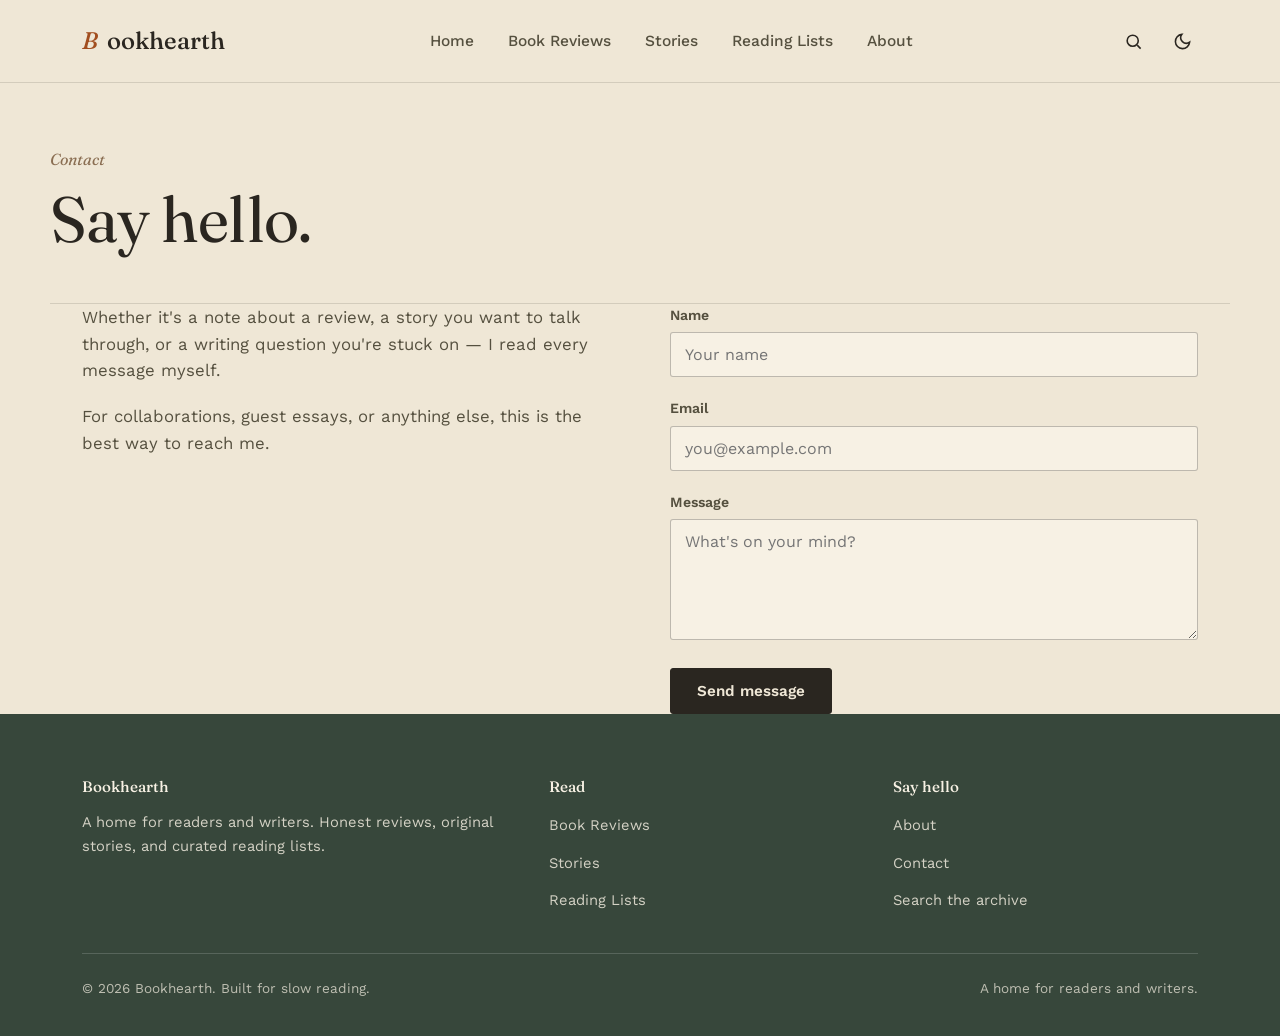
==== contact.html @ 3ef9eec4 "Add files via upload" ====
<!DOCTYPE html>
<html lang="en">
<head>
<meta charset="UTF-8">
<meta name="viewport" content="width=device-width, initial-scale=1.0">
<title>Contact — Bookhearth</title>
<meta name="description" content="Get in touch with Bookhearth.">
<link rel="stylesheet" href="styles.css">
</head>
<body>

<div id="site-header"></div>

<main>
  <section class="page-head wrap">
    <p class="eyebrow">Contact</p>
    <h1>Say hello.</h1>
  </section>

  <section class="wrap">
    <div class="contact-grid">
      <div class="prose">
        <p>Whether it's a note about a review, a story you want to talk through, or a writing question you're stuck on — I read every message myself.</p>
        <p>For collaborations, guest essays, or anything else, this is the best way to reach me.</p>
      </div>

      <form id="contact-form">
        <div class="field-row">
          <label for="name">Name</label>
          <input id="name" type="text" placeholder="Your name" required>
        </div>
        <div class="field-row">
          <label for="email">Email</label>
          <input id="email" type="email" placeholder="you@example.com" required>
        </div>
        <div class="field-row">
          <label for="message">Message</label>
          <textarea id="message" rows="5" placeholder="What's on your mind?" required></textarea>
        </div>
        <button type="submit" class="btn">Send message</button>
        <p id="contact-note" style="display:none; margin-top: 14px; font-size: 0.9rem; color: var(--brown);"></p>
      </form>
    </div>
  </section>
</main>

<div id="site-footer"></div>

<script src="loader.js"></script>
<script src="script.js"></script>
</body>
</html>
---- styles.css ----
/* ============================================================
   BOOKHEARTH — Design System
   A home for readers and writers.
   ============================================================ */

@import url('https://fonts.googleapis.com/css2?family=Fraunces:ital,opsz,wght@0,9..144,300..700;1,9..144,400..500&family=Work+Sans:wght@400;500;600&display=swap');

:root {
  /* Color */
  --paper: #EFE7D6;
  --paper-raised: #F7F1E4;
  --ink: #2A2620;
  --ink-soft: #55503f;
  --forest: #37473B;
  --forest-deep: #263229;
  --brown: #8A6E52;
  --gold: #AD8A44;
  --rust: #A24E1F;
  --line: rgba(42, 38, 32, 0.14);
  --line-strong: rgba(42, 38, 32, 0.28);

  /* Type */
  --serif: 'Fraunces', 'Iowan Old Style', serif;
  --sans: 'Work Sans', 'Segoe UI', sans-serif;

  /* Layout */
  --maxw: 1180px;
  --measure: 680px;
  --radius: 3px;
  --speed: 220ms;
}

html.dark {
  --paper: #211E18;
  --paper-raised: #2A251E;
  --ink: #ECE3CE;
  --ink-soft: #C6BBA0;
  --forest: #7FA085;
  --forest-deep: #A9C4AC;
  --brown: #C4A17E;
  --gold: #DDBB6F;
  --rust: #E1875A;
  --line: rgba(236, 227, 206, 0.14);
  --line-strong: rgba(236, 227, 206, 0.26);
}

* { box-sizing: border-box; }
html { scroll-behavior: smooth; }

body {
  margin: 0;
  background: var(--paper);
  color: var(--ink);
  font-family: var(--sans);
  font-size: 17px;
  line-height: 1.6;
  -webkit-font-smoothing: antialiased;
  transition: background var(--speed) ease, color var(--speed) ease;
}

img { max-width: 100%; display: block; }

a { color: inherit; text-decoration: none; }

::selection { background: var(--gold); color: var(--forest-deep); }

@media (prefers-reduced-motion: reduce) {
  * { animation: none !important; transition: none !important; scroll-behavior: auto !important; }
}

:focus-visible {
  outline: 2px solid var(--rust);
  outline-offset: 3px;
}

/* ---------------- Type scale ---------------- */

h1, h2, h3, h4 {
  font-family: var(--serif);
  font-weight: 500;
  line-height: 1.12;
  margin: 0;
  color: var(--ink);
}

h1 { font-size: clamp(2.6rem, 5vw, 4.4rem); font-weight: 400; letter-spacing: -0.01em; }
h2 { font-size: clamp(1.9rem, 3vw, 2.6rem); }
h3 { font-size: 1.4rem; }
h4 { font-size: 1.1rem; }

p { margin: 0 0 1.1em; color: var(--ink-soft); }
p:last-child { margin-bottom: 0; }

.lede {
  font-size: 1.18rem;
  color: var(--ink-soft);
  max-width: 46ch;
}

.eyebrow {
  font-family: var(--serif);
  font-style: italic;
  font-size: 1rem;
  color: var(--brown);
  margin: 0 0 0.6em;
}

/* ---------------- Layout helpers ---------------- */

.wrap {
  max-width: var(--maxw);
  margin: 0 auto;
  padding: 0 32px;
}

.prose {
  max-width: var(--measure);
}
.prose p { font-size: 1.05rem; }

section { padding: 88px 0; }
section + section { border-top: 1px solid var(--line); }

.row-head {
  display: flex;
  justify-content: space-between;
  align-items: baseline;
  gap: 24px;
  margin-bottom: 40px;
}

.more-link {
  font-family: var(--sans);
  font-weight: 600;
  font-size: 0.95rem;
  color: var(--forest);
  white-space: nowrap;
  border-bottom: 1px solid var(--line-strong);
  padding-bottom: 2px;
  transition: border-color var(--speed), color var(--speed);
}
.more-link:hover { color: var(--rust); border-color: var(--rust); }

/* ---------------- Header / Nav ---------------- */

#site-header {
  position: sticky;
  top: 0;
  z-index: 50;
  background: var(--paper);
  border-bottom: 1px solid var(--line);
}

.header-inner {
  display: flex;
  align-items: center;
  justify-content: space-between;
  padding: 22px 32px;
  max-width: var(--maxw);
  margin: 0 auto;
}

.logo {
  font-family: var(--serif);
  font-size: 1.5rem;
  font-weight: 500;
  display: flex;
  align-items: baseline;
  gap: 9px;
}
.logo .mark { color: var(--rust); font-style: italic; }

nav.primary {
  display: flex;
  gap: 34px;
  align-items: center;
}
nav.primary a {
  font-size: 0.97rem;
  font-weight: 500;
  color: var(--ink-soft);
  position: relative;
  padding: 4px 0;
  transition: color var(--speed);
}
nav.primary a:hover, nav.primary a[aria-current="page"] { color: var(--ink); }
nav.primary a[aria-current="page"]::after {
  content: "";
  position: absolute;
  left: 0; right: 0; bottom: -6px;
  height: 2px;
  background: var(--rust);
}

.header-tools {
  display: flex;
  align-items: center;
  gap: 18px;
}

.icon-btn {
  background: none;
  border: none;
  cursor: pointer;
  color: var(--ink);
  display: flex;
  align-items: center;
  padding: 6px;
}
.icon-btn svg { width: 19px; height: 19px; }

.menu-toggle { display: none; }

@media (max-width: 860px) {
  nav.primary { display: none; }
  .menu-toggle { display: flex; }
  nav.primary.open {
    display: flex;
    flex-direction: column;
    position: absolute;
    top: 100%; left: 0; right: 0;
    background: var(--paper);
    border-bottom: 1px solid var(--line);
    padding: 8px 32px 26px;
    gap: 16px;
  }
}

/* ---------------- Buttons / Inputs ---------------- */

.btn {
  display: inline-flex;
  align-items: center;
  gap: 8px;
  font-family: var(--sans);
  font-weight: 600;
  font-size: 0.95rem;
  padding: 13px 26px;
  border-radius: var(--radius);
  border: 1px solid var(--ink);
  background: var(--ink);
  color: var(--paper);
  cursor: pointer;
  transition: transform var(--speed), background var(--speed), color var(--speed), border-color var(--speed);
}
.btn:hover { background: var(--rust); border-color: var(--rust); color: #fff; }
.btn.ghost {
  background: transparent;
  color: var(--ink);
  border-color: var(--line-strong);
}
.btn.ghost:hover { background: var(--ink); color: var(--paper); border-color: var(--ink); }

input, textarea, select {
  font-family: var(--sans);
  font-size: 1rem;
  padding: 12px 14px;
  border: 1px solid var(--line-strong);
  border-radius: var(--radius);
  background: var(--paper-raised);
  color: var(--ink);
  width: 100%;
}
input:focus, textarea:focus, select:focus { border-color: var(--forest); }
label { font-size: 0.88rem; font-weight: 600; color: var(--ink-soft); display: block; margin-bottom: 6px; }

/* ---------------- Hero ---------------- */

.hero {
  padding: 76px 0 96px;
  display: grid;
  grid-template-columns: 1.35fr 1fr;
  gap: 64px;
  align-items: end;
}
.hero h1 { margin-bottom: 22px; }
.hero-actions { display: flex; gap: 22px; align-items: center; margin-top: 30px; }

.quote-panel {
  background: var(--forest);
  color: var(--paper-raised);
  padding: 42px 36px;
  border-radius: var(--radius);
  align-self: stretch;
  display: flex;
  flex-direction: column;
  justify-content: center;
}
html.dark .quote-panel { background: var(--forest-deep); color: var(--ink); }
.quote-panel blockquote {
  font-family: var(--serif);
  font-style: italic;
  font-size: 1.4rem;
  line-height: 1.4;
  margin: 0 0 16px;
}
.quote-panel cite { font-family: var(--sans); font-style: normal; font-size: 0.9rem; opacity: 0.8; }

@media (max-width: 860px) {
  .hero { grid-template-columns: 1fr; gap: 40px; padding-top: 40px; }
}

/* ---------------- Editorial rows (list style, no cards) ---------------- */

.row-list { display: flex; flex-direction: column; }
.row-item {
  display: grid;
  grid-template-columns: 96px 1fr auto;
  gap: 26px;
  align-items: center;
  padding: 26px 0;
  border-top: 1px solid var(--line);
}
.row-list .row-item:first-child { border-top: none; }
.row-item .thumb {
  width: 96px; height: 128px;
  object-fit: cover;
  background: var(--brown);
}
.row-item .meta { font-size: 0.85rem; color: var(--brown); margin-bottom: 6px; }
.row-item h3 { margin-bottom: 6px; }
.row-item .excerpt { color: var(--ink-soft); font-size: 0.97rem; max-width: 56ch; }
.row-item .arrow { color: var(--ink-soft); font-size: 1.4rem; transition: transform var(--speed); }
.row-item:hover .arrow { transform: translateX(4px); color: var(--rust); }

@media (max-width: 640px) {
  .row-item { grid-template-columns: 64px 1fr; }
  .row-item .arrow { display: none; }
}

/* ---------------- Book spine shelf (categories / reading lists) ---------------- */

.shelf {
  display: flex;
  gap: 3px;
  align-items: stretch;
  height: 220px;
  border-bottom: 10px solid var(--brown);
  padding-bottom: 0;
}
.spine {
  flex: 1;
  min-width: 64px;
  display: flex;
  align-items: flex-end;
  padding: 20px 12px;
  color: var(--paper-raised);
  font-family: var(--serif);
  font-size: 1.05rem;
  cursor: pointer;
  transition: flex var(--speed) ease, transform var(--speed) ease;
  position: relative;
  overflow: hidden;
}
.spine span { writing-mode: vertical-rl; transform: rotate(180deg); white-space: nowrap; }
.spine:hover { flex: 1.6; }
.spine:nth-child(1) { background: var(--forest); }
.spine:nth-child(2) { background: var(--rust); }
.spine:nth-child(3) { background: var(--brown); }
.spine:nth-child(4) { background: var(--gold); color: var(--ink); }
.spine:nth-child(5) { background: var(--ink); }
.spine:nth-child(6) { background: var(--forest-deep); }

@media (max-width: 640px) {
  .shelf { flex-wrap: wrap; height: auto; }
  .spine { min-height: 74px; min-width: 100%; align-items: center; }
  .spine span { writing-mode: horizontal-tb; transform: none; }
}

/* ---------------- Featured review block ---------------- */

.feature-review {
  display: grid;
  grid-template-columns: 280px 1fr;
  gap: 56px;
  align-items: start;
}
.feature-review .cover {
  width: 100%;
  aspect-ratio: 2/3;
  object-fit: cover;
  box-shadow: 10px 10px 0 var(--line-strong);
}
.rating { display: flex; gap: 4px; color: var(--gold); font-size: 1.1rem; margin-bottom: 14px; }
@media (max-width: 760px) {
  .feature-review { grid-template-columns: 1fr; }
  .feature-review .cover { max-width: 220px; }
}

/* ---------------- Cards for journal / stories index (flat, no shadow) ---------------- */

.flat-grid {
  display: grid;
  grid-template-columns: repeat(3, 1fr);
  gap: 44px 40px;
}
.flat-card { border-top: 3px solid var(--forest); padding-top: 20px; }
.flat-card .meta { font-size: 0.83rem; color: var(--brown); margin-bottom: 10px; }
.flat-card h3 { margin-bottom: 10px; }
.flat-card p { font-size: 0.95rem; }
@media (max-width: 900px) { .flat-grid { grid-template-columns: repeat(2, 1fr); } }
@media (max-width: 620px) { .flat-grid { grid-template-columns: 1fr; } }

/* ---------------- Footer ---------------- */

#site-footer {
  background: var(--forest);
  color: var(--paper-raised);
  padding: 64px 0 36px;
}
html.dark #site-footer { background: var(--forest-deep); color: var(--ink); }
.footer-grid {
  display: grid;
  grid-template-columns: 1.4fr 1fr 1fr;
  gap: 40px;
  padding-bottom: 40px;
  border-bottom: 1px solid rgba(255,255,255,0.16);
}
.footer-grid h4 { color: inherit; font-size: 0.95rem; margin-bottom: 16px; }
.footer-grid a, .footer-grid p { color: inherit; opacity: 0.82; font-size: 0.92rem; }
.footer-grid ul { list-style: none; padding: 0; margin: 0; display: flex; flex-direction: column; gap: 10px; }
.footer-bottom {
  display: flex; justify-content: space-between; align-items: center;
  padding-top: 24px; font-size: 0.85rem; opacity: 0.7; flex-wrap: wrap; gap: 12px;
}
@media (max-width: 760px) { .footer-grid { grid-template-columns: 1fr 1fr; } }
@media (max-width: 500px) { .footer-grid { grid-template-columns: 1fr; } }

/* ---------------- Page header (non-home pages) ---------------- */

.page-head { padding: 64px 0 48px; }
.page-head .eyebrow { margin-bottom: 10px; }

/* ---------------- Detail pages: review ---------------- */

.review-hero {
  display: grid;
  grid-template-columns: 300px 1fr;
  gap: 60px;
  padding: 56px 0 64px;
  align-items: start;
}
.review-hero .cover { box-shadow: 12px 12px 0 var(--line-strong); }
.book-facts { display: grid; grid-template-columns: 1fr 1fr; gap: 14px 28px; margin: 26px 0; font-size: 0.92rem; }
.book-facts dt { color: var(--brown); font-weight: 600; margin-bottom: 2px; }
.book-facts dd { margin: 0; color: var(--ink-soft); }
.pros-cons { display: grid; grid-template-columns: 1fr 1fr; gap: 28px; margin: 28px 0; }
.pros-cons > div { padding: 20px 22px; background: var(--paper-raised); border-left: 3px solid var(--forest); }
.pros-cons > div.cons { border-left-color: var(--rust); }
.pros-cons h4 { margin-bottom: 10px; font-size: 0.95rem; }
.pros-cons ul { margin: 0; padding-left: 18px; color: var(--ink-soft); font-size: 0.93rem; }
.pull-quote {
  font-family: var(--serif);
  font-style: italic;
  font-size: 1.5rem;
  line-height: 1.4;
  color: var(--forest);
  border-left: 3px solid var(--gold);
  padding-left: 28px;
  margin: 40px 0;
}
html.dark .pull-quote { color: var(--forest); }
.share-row { display: flex; gap: 14px; margin: 32px 0; }
@media (max-width: 760px) {
  .review-hero { grid-template-columns: 1fr; }
  .review-hero .cover { max-width: 220px; }
  .pros-cons { grid-template-columns: 1fr; }
}

/* ---------------- Story reader ---------------- */

.progress-bar {
  position: fixed; top: 0; left: 0; height: 3px;
  background: var(--rust); z-index: 60; width: 0%;
  transition: width 80ms linear;
}
.reader-toolbar {
  display: flex; justify-content: space-between; align-items: center;
  padding: 22px 0; border-bottom: 1px solid var(--line);
  font-size: 0.88rem; color: var(--ink-soft);
}
.reader-controls { display: flex; gap: 16px; align-items: center; }
.reader-controls button {
  background: none; border: 1px solid var(--line-strong); border-radius: var(--radius);
  width: 32px; height: 32px; cursor: pointer; color: var(--ink); font-family: var(--sans);
}
.story-body {
  max-width: var(--measure);
  margin: 0 auto;
  padding: 56px 0 40px;
  font-family: var(--serif);
  font-size: var(--story-size, 1.18rem);
  line-height: 1.75;
}
.story-body p { color: var(--ink); margin-bottom: 1.3em; }
.story-body p:first-of-type::first-letter {
  font-size: 3.4em; float: left; line-height: 0.85; padding-right: 10px;
  color: var(--rust); font-family: var(--serif);
}
.story-nav {
  display: grid; grid-template-columns: 1fr 1fr; gap: 20px;
  padding: 40px 0; border-top: 1px solid var(--line);
}
.story-nav a { padding: 20px; border: 1px solid var(--line); }
.story-nav a:hover { border-color: var(--forest); }
.story-nav .dir { font-size: 0.8rem; color: var(--brown); display: block; margin-bottom: 6px; }
.story-nav .next { text-align: right; }

/* ---------------- Contact / forms ---------------- */

.contact-grid { display: grid; grid-template-columns: 1fr 1fr; gap: 60px; }
.field-row { margin-bottom: 20px; }
@media (max-width: 760px) { .contact-grid { grid-template-columns: 1fr; } }

/* ---------------- Search ---------------- */

.search-box { display: flex; gap: 12px; margin-bottom: 40px; }
.search-box input { font-size: 1.1rem; padding: 16px 18px; }
.filter-row { display: flex; gap: 10px; margin-bottom: 36px; flex-wrap: wrap; }
.filter-chip {
  padding: 8px 16px; border: 1px solid var(--line-strong); border-radius: 20px;
  font-size: 0.86rem; cursor: pointer; background: transparent; color: var(--ink-soft);
}
.filter-chip.active { background: var(--ink); color: var(--paper); border-color: var(--ink); }
.search-empty { padding: 60px 0; text-align: center; color: var(--ink-soft); display: none; }

/* ---------------- 404 ---------------- */

.error-page {
  min-height: 60vh; display: flex; flex-direction: column;
  justify-content: center; align-items: flex-start; padding: 60px 0;
}
.error-page .big { font-size: clamp(4rem, 12vw, 8rem); color: var(--brown); line-height: 0.9; margin-bottom: 20px; }

/* ---------------- Utility ---------------- */

.mt-lg { margin-top: 56px; }
.center { text-align: center; }
.chip-list { display: flex; gap: 10px; flex-wrap: wrap; }
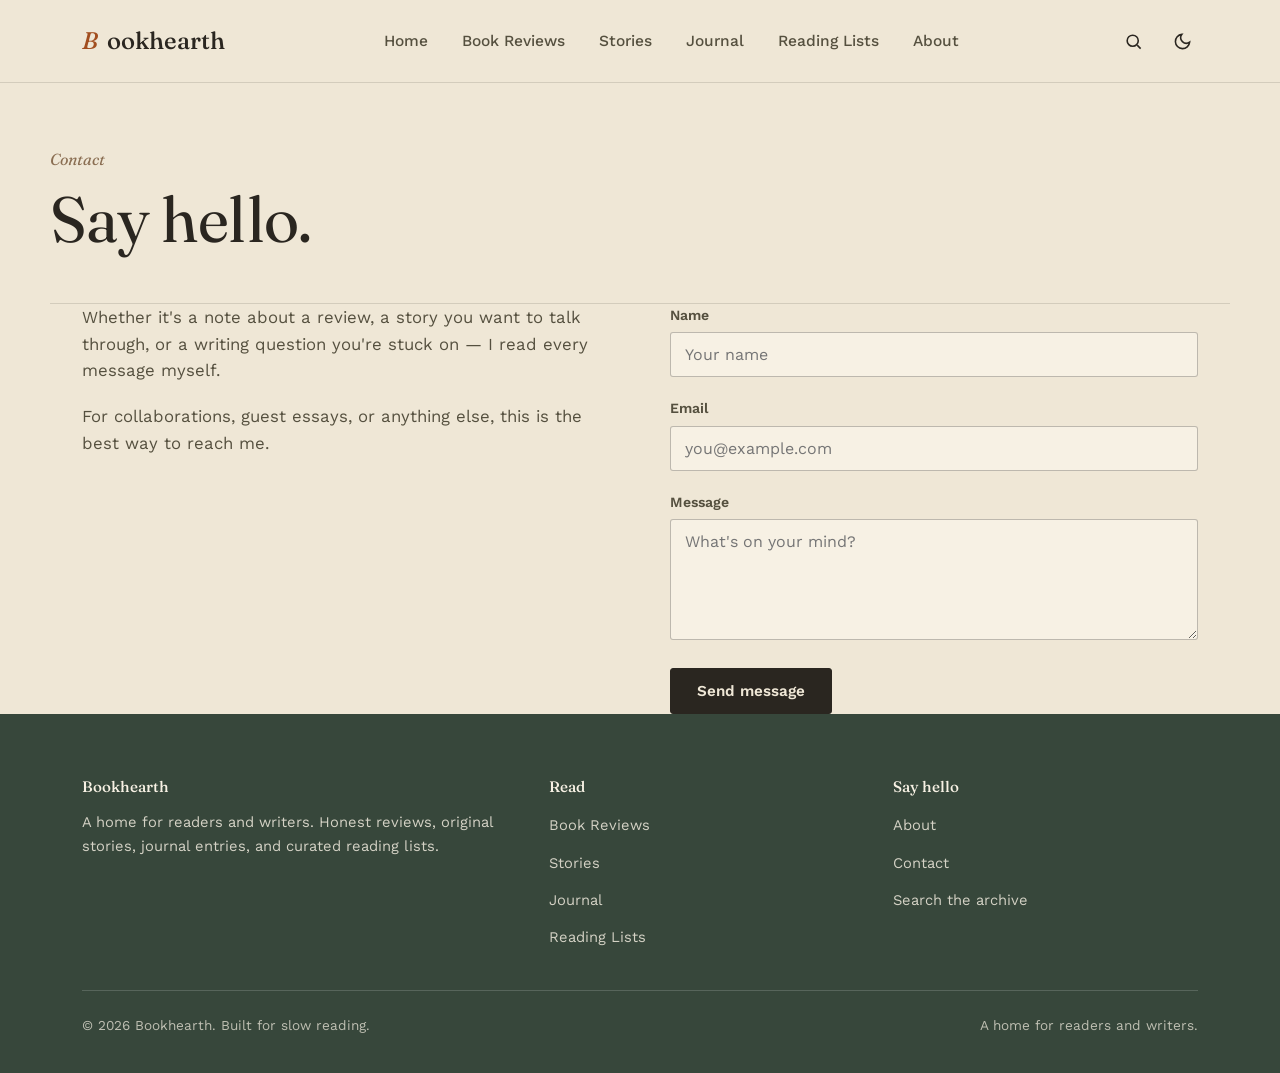
==== commit e5fc60fd: "Add files via upload" ====
--- a/contact.html
+++ b/contact.html
@@ -13,32 +13,33 @@
 
 <main>
   <section class="page-head wrap">
-    <p class="eyebrow">Contact</p>
-    <h1>Say hello.</h1>
+    <p class="eyebrow" id="page-eyebrow">Contact</p>
+    <h1 id="page-title-text">Say hello.</h1>
   </section>
 
   <section class="wrap">
     <div class="contact-grid">
-      <div class="prose">
-        <p>Whether it's a note about a review, a story you want to talk through, or a writing question you're stuck on — I read every message myself.</p>
-        <p>For collaborations, guest essays, or anything else, this is the best way to reach me.</p>
-      </div>
+      <div class="prose" id="contact-intro"></div>
 
-      <form id="contact-form">
+      <form id="contact-form" name="contact" method="POST" data-netlify="true" netlify-honeypot="bot-field">
+        <input type="hidden" name="form-name" value="contact">
+        <p style="display:none;">
+          <label>Leave this field blank: <input name="bot-field"></label>
+        </p>
         <div class="field-row">
           <label for="name">Name</label>
-          <input id="name" type="text" placeholder="Your name" required>
+          <input id="name" name="name" type="text" placeholder="Your name" required>
         </div>
         <div class="field-row">
           <label for="email">Email</label>
-          <input id="email" type="email" placeholder="you@example.com" required>
+          <input id="email" name="email" type="email" placeholder="you@example.com" required>
         </div>
         <div class="field-row">
           <label for="message">Message</label>
-          <textarea id="message" rows="5" placeholder="What's on your mind?" required></textarea>
+          <textarea id="message" name="message" rows="5" placeholder="What's on your mind?" required></textarea>
         </div>
         <button type="submit" class="btn">Send message</button>
-        <p id="contact-note" style="display:none; margin-top: 14px; font-size: 0.9rem; color: var(--brown);"></p>
+        <p id="contact-note" style="display:none; margin-top: 14px; font-size: 0.9rem;"></p>
       </form>
     </div>
   </section>
@@ -48,5 +49,15 @@
 
 <script src="loader.js"></script>
 <script src="script.js"></script>
+<script>
+document.addEventListener("DOMContentLoaded", async () => {
+  const settings = await getSettings();
+  if (settings) {
+    document.getElementById("page-eyebrow").textContent = settings.contactPageEyebrow || "Contact";
+    document.getElementById("page-title-text").textContent = settings.contactPageTitle || "";
+    document.getElementById("contact-intro").innerHTML = paragraphsToHTML(settings.contactPageIntro);
+  }
+});
+</script>
 </body>
 </html>
